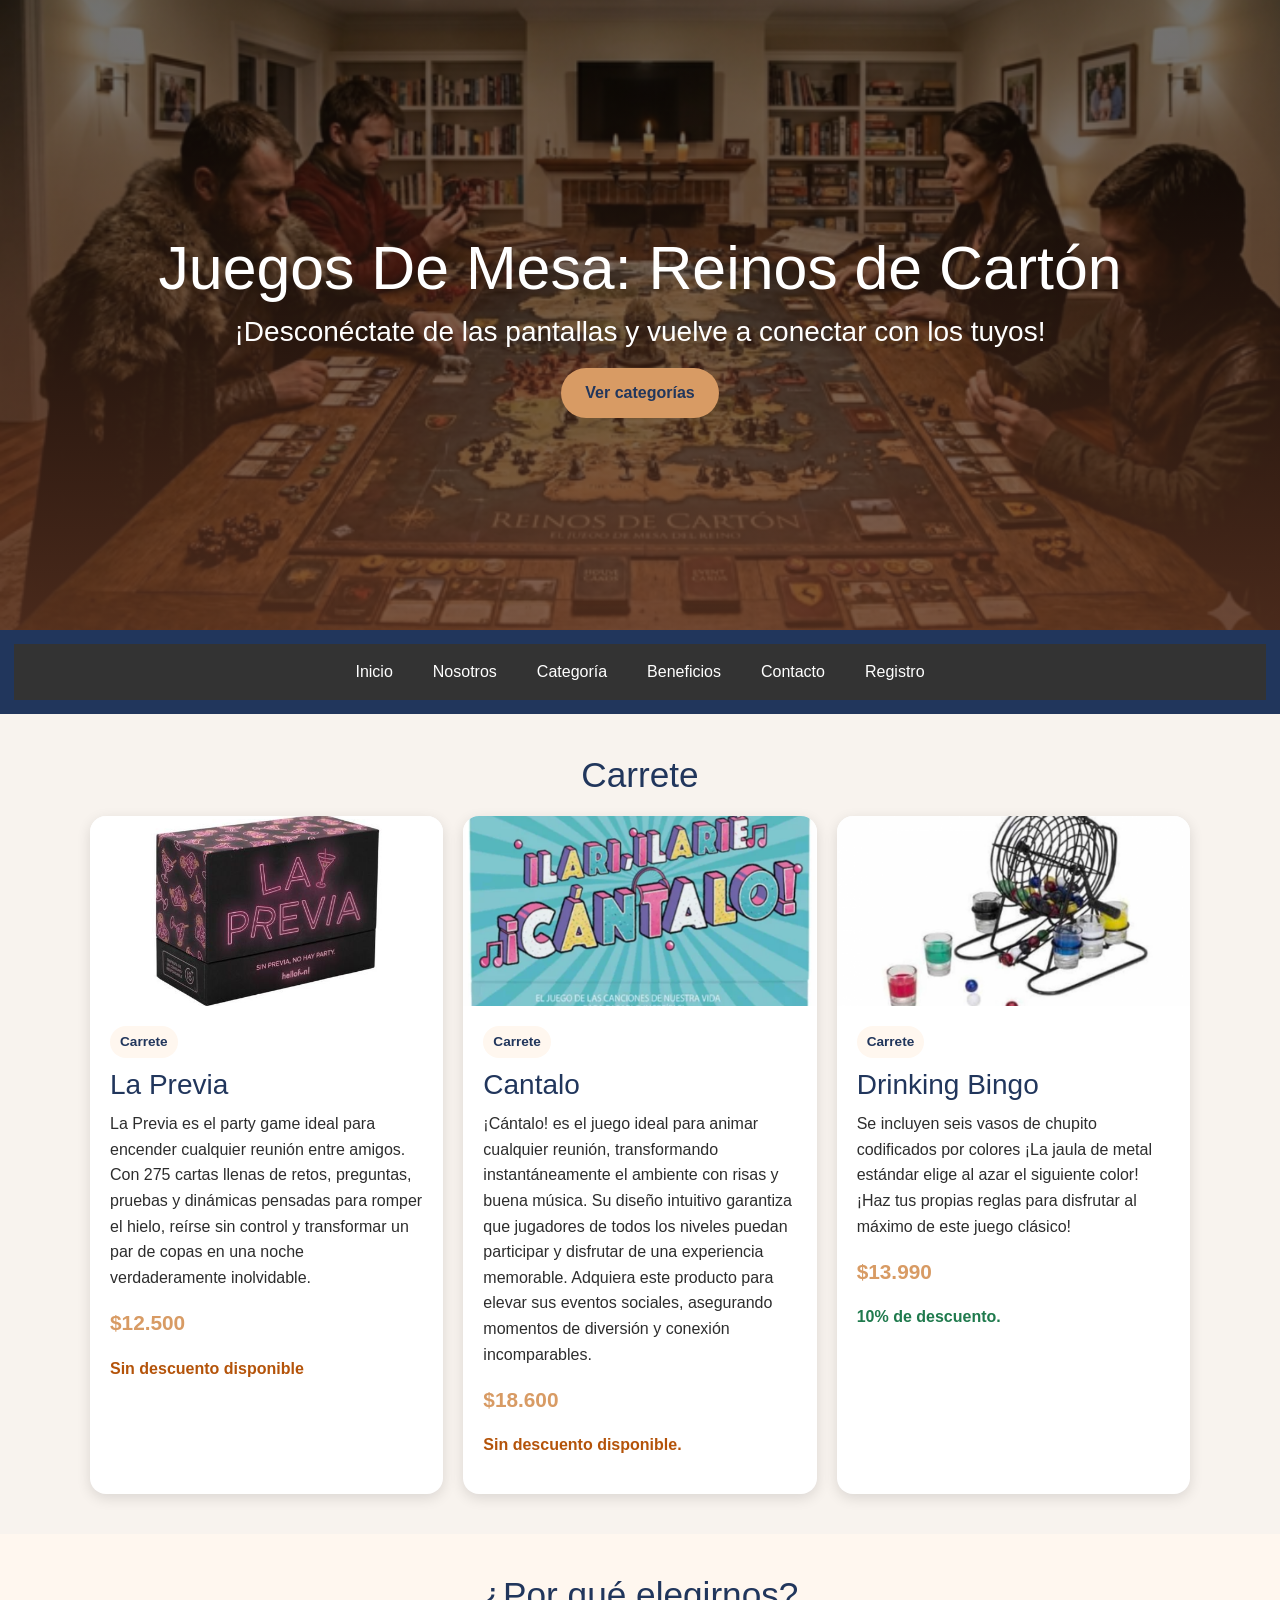
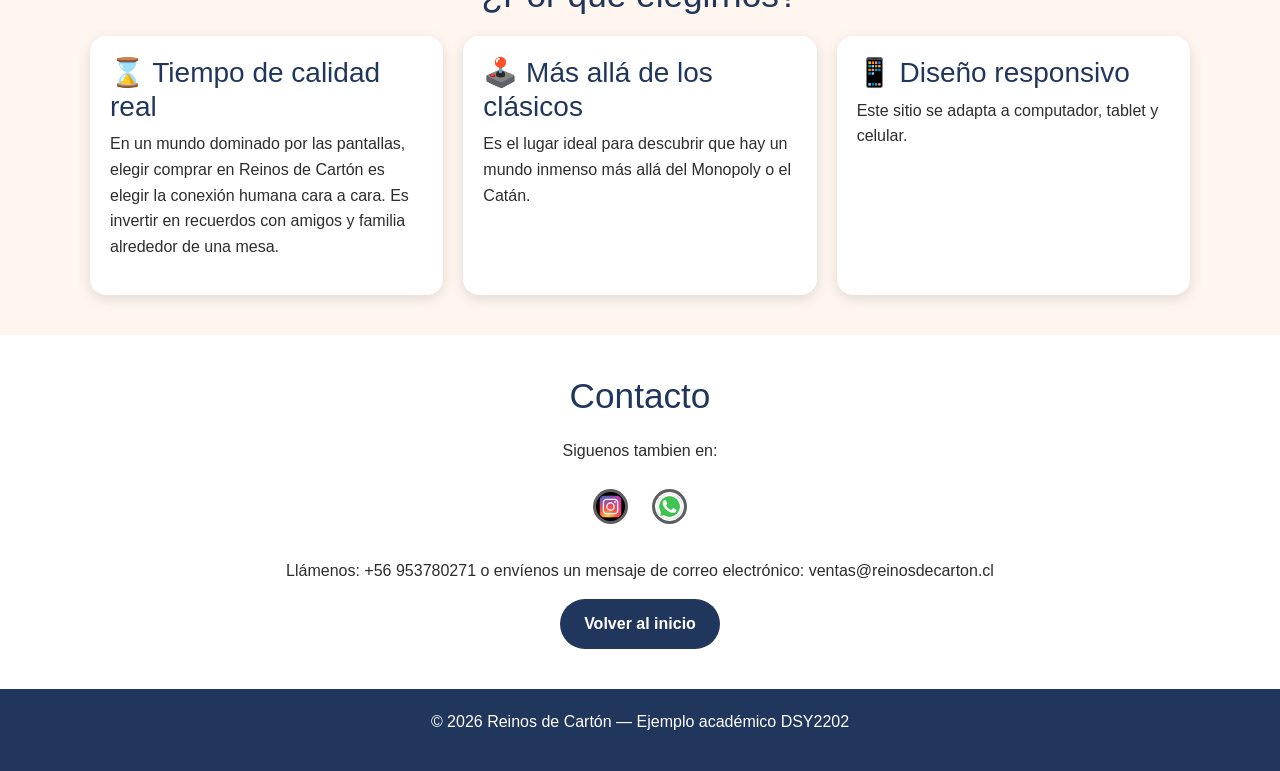
==== carrete.html @ 5f13e7a8 "Primer commit" ====
<!DOCTYPE html>
<!-- Indica que este documento usa HTML5.
  Siempre debe ir al inicio del archivo.
-->

<html lang="es">
<!-- 
  lang="es" indica que el idioma principal del sitio es español.
  Esto ayuda a navegadores, lectores de pantalla y accesibilidad.
-->

<head>
    <!-- Configuración general del documento -->

    <meta charset="UTF-8">
    <!-- Permite usar correctamente tildes, ñ y caracteres especiales -->

    <meta name="viewport" content="width=device-width, initial-scale=1.0">
    <!-- Permite que el sitio se adapte correctamente a celulares y tablets -->

     <!-- Bootstrap por CDN: nos entrega diseño responsivo y componentes listos -->
    <link href="https://cdn.jsdelivr.net/npm/bootstrap@5.3.3/dist/css/bootstrap.min.css" rel="stylesheet">

    <title>Reinos de Cartón: Juegos de Mesa</title>
    <!-- Título que aparece en la pestaña del navegador -->

    <link rel="stylesheet" href="css/style.css">
    <!-- Conecta este HTML con el archivo CSS externo -->

</head>

<body>
    <!-- ========================================================= -->
    <!-- ENCABEZADO PRINCIPAL DEL SITIO -->
    <!-- ========================================================= -->

    <header class="encabezado" id="inicio">
        <!-- header representa la parte superior del sitio.
      Normalmente contiene logo, nombre del sitio o presentación principal.
    -->

        <div class="contenedor encabezado-contenido">
            <!-- div contenedor ayuda a limitar el ancho del contenido
        y mantener la página visualmente ordenada.
         -->
            <p>
            <h1>Juegos De Mesa: Reinos de Cartón</h1>
            <!-- h1 es el título principal de la página. Debe existir solo uno por página. -->
            <h3>¡Desconéctate de las pantallas y vuelve a conectar con los tuyos!</h3>
            </p>

            <!-- Párrafo de presentación o slogan -->

            <a href="#menu" class="boton-principal">Ver categorías</a>
            <!-- Enlace interno.
        Al hacer clic, baja hasta la sección con id="menu".
      -->
        </div>
    </header>

    <!-- ========================================================= -->
    <!-- MENÚ DE NAVEGACIÓN -->
    <!-- ========================================================= -->

    <nav class="navegacion">
        <!-- nav representa una zona de navegación.
      Aquí ubicamos enlaces internos a distintas secciones.
    -->
        <ul>
            <li><a href="index.html">Inicio</a></li>
            <li><a href="#nosotros">Nosotros</a></li>

            <li class="tiene-submenu">
                <a href="#menu">Categoría</a>
                <ul class="submenu">
                    <li><a href="familiares.html">Familiares</a></li>
                    <li><a href="infantiles.html">Infantiles</a></li>
                    <li><a href="clasicos.html">Clásicos</a></li>
                    <li><a href="carrete.html">Carrete</a></li>
                </ul>
            </li>

            <li><a href="#beneficios">Beneficios</a></li>
            <li><a href="#contacto">Contacto</a></li>
            <li><a href="registro.html">Registro</a></li>
        </ul>
    </nav>

    <!-- ========================================================= -->
    <!-- CONTENIDO PRINCIPAL -->
    <!-- ========================================================= -->

    <main>
        <!-- main representa el contenido principal del sitio.
        Debe usarse una vez por página.
    -->


        <!-- ========================================================= -->
        <!-- SECCIÓN MENÚ -->
        <!-- ========================================================= -->

        <section class="seccion menu" id="menu">
            <div class="contenedor">
                <h2>Carrete</h2>

                <!-- 
          Contenedor de tarjetas.
          Dentro ubicaremos productos ficticios.
        -->
                <div class="contenedor-tarjetas">

                    <!-- ========================================================= -->
                    <!-- TARJETA 1 -->
                    <!-- ========================================================= -->

                    <article class="tarjeta">
                        <!-- 
              article representa contenido independiente.
              Cada tarjeta puede entenderse por sí sola.
            -->

                        <img src="img/laPrevia.jpg" alt="La Previa">
                        <!-- 
              img muestra una imagen.
              src indica la ruta.
              alt describe la imagen para accesibilidad.
            -->

                        <div class="tarjeta-contenido">
                            <span class="categoria">Carrete</span>

                            <h3>La Previa</h3>

                            <p>
                                La Previa es el party game ideal para encender cualquier reunión entre amigos.
                                Con 275 cartas llenas de retos, preguntas, pruebas y dinámicas pensadas para romper el
                                hielo,
                                reírse sin control y transformar un par de copas en una noche verdaderamente
                                inolvidable.
                            </p>

                            <p class="precio">$12.500</p>

                            <p class="sin-descuento">Sin descuento disponible</p>
                        </div>
                    </article>

                    <!-- ========================================================= -->
                    <!-- TARJETA 2 -->
                    <!-- ========================================================= -->

                    <article class="tarjeta">
                        <img src="img/cantalo.png" alt="Cantalo">

                        <div class="tarjeta-contenido">
                            <span class="categoria">Carrete</span>

                            <h3>Cantalo</h3>

                            <p>
                                ¡Cántalo! es el juego ideal para animar cualquier reunión, transformando
                                instantáneamente
                                el ambiente con risas y buena música. Su diseño intuitivo garantiza que jugadores de
                                todos los niveles puedan participar y disfrutar de una experiencia memorable. Adquiera
                                este producto
                                para elevar sus eventos sociales, asegurando momentos de diversión y conexión
                                incomparables.
                            </p>

                            <p class="precio">$18.600</p>

                            <p class="sin-descuento">Sin descuento disponible.</p>
                        </div>
                    </article>

                    <!-- ========================================================= -->
                    <!-- TARJETA 3 -->
                    <!-- ========================================================= -->

                    <article class="tarjeta">
                        <img src="img/drinking-bingo.jpg" alt="Drinking Bingo">

                        <div class="tarjeta-contenido">
                            <span class="categoria">Carrete</span>

                            <h3>Drinking Bingo</h3>

                            <p>
                                Se incluyen seis vasos de chupito codificados por colores
                                ¡La jaula de metal estándar elige al azar el siguiente color!
                                ¡Haz tus propias reglas para disfrutar al máximo de este juego clásico!
                            </p>

                            <p class="precio">$13.990</p>

                            <p class="descuento">10% de descuento.</p>
                        </div>
                    </article>


        </section>

        <!-- ========================================================= -->
        <!-- SECCIÓN BENEFICIOS -->
        <!-- ========================================================= -->

        <section class="seccion beneficios" id="beneficios">
            <div class="contenedor">
                <h2>¿Por qué elegirnos?</h2>

                <div class="contenedor-beneficios">

                    <article class="beneficio">
                        <h3>⌛ Tiempo de calidad real</h3>
                        <p>En un mundo dominado por las pantallas, elegir comprar en Reinos de Cartón es elegir
                            la conexión humana cara a cara.
                            Es invertir en recuerdos con amigos y familia alrededor de una mesa.</p>
                    </article>

                    <article class="beneficio">
                        <h3> 🕹️ Más allá de los clásicos</h3>
                        <p>Es el lugar ideal para descubrir que hay un mundo inmenso más allá del Monopoly o el Catán.
                        </p>
                    </article>

                    <article class="beneficio">
                        <h3>📱 Diseño responsivo</h3>
                        <p>Este sitio se adapta a computador, tablet y celular.</p>
                    </article>

                </div>
            </div>

        </section>

        <!-- ========================================================= -->
        <!-- SECCIÓN CONTACTO -->
        <!-- ========================================================= -->

        <section class="seccion contacto" id="contacto">
            <div class="contenedor">
                <h2>Contacto</h2>

                <p>
                    Siguenos tambien en:
                <div class="item-wrapper">
                    <img src="img/instagram.png" alt="instagram">
                </div>
                <div class="item-wrapper">
                    <img src="img/whatsapp.gif" alt="whatsapp">
                </div>
                </p>

                <p>
                    Llámenos: +56 953780271 o
                    envíenos un mensaje de correo electrónico: ventas@reinosdecarton.cl
                </p>

                <a href="#inicio" class="boton-secundario">Volver al inicio</a>
            </div>
        </section>

    </main>


    <!-- ========================================================= -->
    <!-- PIE DE PÁGINA -->
    <!-- ========================================================= -->

    <footer class="pie-pagina">
        <p>© 2026 Reinos de Cartón — Ejemplo académico DSY2202</p>
    </footer>


</body>

</html>
---- css/style.css ----
/* ========================================================= */
/* VARIABLES CSS */
/* ========================================================= */

/*
  Las variables CSS permiten guardar valores reutilizables.
  Si queremos cambiar el color principal del sitio,
  lo hacemos una sola vez aquí.
*/

:root {
  --color-principal: hwb(219 13% 64%);
  --color-secundario: #d89b64;
  --color-fondo: #f8f3ee;
  --color-texto: #2d2d2d;
  --color-blanco: #ffffff;
  --color-suave: #fff7ef;
  --color-exito: #1f7a4d;
  --color-alerta: #b45309;

  --fuente-principal: Arial, Helvetica, sans-serif;

  --espaciado-pequeno: 10px;
  --espaciado-medio: 20px;
  --espaciado-grande: 40px;

  --radio-borde: 16px;
  --sombra-suave: 0 4px 14px rgba(0, 0, 0, 0.12);
  --sombra-fuerte: 0 8px 24px rgba(0, 0, 0, 0.22);
}

/* ========================================================= */
/* ESTILOS GENERALES */
/* ========================================================= */

/*
  box-sizing: border-box ayuda a que width incluya padding y border.
  Esto evita cálculos visuales confusos al diseñar.
*/

* {
  box-sizing: border-box;
}

/*
  body representa todo el documento visible.
  Quitamos margin por defecto para controlar mejor el diseño.
*/

body {
  margin: 0;
  font-family: var(--fuente-principal);
  background-color: var(--color-fondo);
  color: var(--color-texto);
  line-height: 1.6;
}

/*
  Las imágenes se adaptan al ancho disponible.
  Esto ayuda a que no se desborden.
*/

img {
  max-width: 100%;
  display: block;
}

/*
  Contenedor reutilizable para limitar el ancho del contenido.
  Así el sitio no queda demasiado extendido en pantallas grandes.
*/

.contenedor {
  width: 90%;
  max-width: 1100px;
  margin: 0 auto;
}

/* ========================================================= */
/* ENCABEZADO */
/* ========================================================= */

.encabezado {
  min-height: 70vh;

  /*
    Fondo con degradado más imagen.
    El degradado oscurece la imagen para que el texto se lea mejor.
  */
  background:
    linear-gradient(rgba(0, 0, 0, 0.55), rgba(92, 52, 34, 0.8)),
    url("../img/principal.png");

  background-size: cover;
  background-position: center;

  display: flex;
  align-items: center;
  text-align: center;
  color: var(--color-blanco);
}

/*
  Animación de entrada para el contenido del encabezado.
*/

.encabezado-contenido {
  animation: aparecerDesdeAbajo 1s ease;
}

.encabezado h1 {
  font-size: 3.8rem;
  margin-bottom: var(--espaciado-pequeno);
}

.encabezado p {
  font-size: 1.3rem;
  margin-bottom: var(--espaciado-medio);
}

/* ========================================================= */
/* BOTONES */
/* ========================================================= */

/*
  Botón principal.
  Usamos display: inline-block para poder aplicar padding y transform.
*/

.boton-principal,
.boton-secundario {
  display: inline-block;
  padding: 12px 24px;
  border-radius: 999px;
  text-decoration: none;
  font-weight: bold;
  transition: transform 0.3s ease, background-color 0.3s ease;
}

/*
  Botón usado sobre fondo oscuro.
*/

.boton-principal {
  background-color: var(--color-secundario);
  color: var(--color-principal);
}

/*
  Animación tipo microinteracción.
  Cuando el usuario pasa el mouse, el botón sube levemente.
*/

.boton-principal:hover,
.boton-secundario:hover {
  transform: translateY(-4px);
}

.boton-principal:hover {
  background-color: var(--color-blanco);
}

/*
  Botón secundario usado en contacto.
*/

.boton-secundario {
  background-color: var(--color-principal);
  color: var(--color-blanco);
}

/* ========================================================= */
/* NAVEGACIÓN */
/* ========================================================= */

.navegacion {
  background-color: var(--color-principal);
  text-align: center;
  padding: 14px;
  position: sticky;
  top: 0;
  z-index: 10;
}

/*
  Los enlaces del menú se muestran en línea.
*/

/* --- ESTILOS PRINCIPALES DEL MENÚ --- */
.navegacion ul {
    list-style: none;
    padding: 0;
    margin: 0;
    display: flex; 
    justify-content: center; /* CLAVE: Esto centra los elementos horizontalmente */
    background-color: #333; /* Fondo oscuro para el menú */
}

.navegacion li {
    position: relative; /* Necesario para que el submenú se alinee con su padre */
}

.navegacion a {
    display: block;
    padding: 15px 20px;
    color: white;
    text-decoration: none;
    font-family: Arial, sans-serif;
    transition: background-color 0.2s ease;
}

.navegacion a:hover {
    background-color: #444; /* Color al pasar el mouse por los botones principales */
}

/* --- ESTILOS DEL SUBMENÚ DESPLEGABLE --- */
.navegacion .submenu {
    display: none; /* Oculto por defecto */
    position: absolute;
    top: 100%; /* Se despliega justo debajo */
    left: 50%; /* CLAVE: Lo mueve al centro del botón padre */
    transform: translateX(-50%); /* CLAVE: Lo centra perfectamente respecto a "Categoría" */
    background-color: #222; /* Un tono un poco más oscuro para diferenciarlo */
    min-width: 160px;
    box-shadow: 0px 4px 8px rgba(0,0,0,0.2); /* Sombra suave para darle profundidad */
    z-index: 10; /* Se asegura de quedar por encima de otros elementos */
}

.navegacion .submenu li {
    width: 100%; /* Fuerza a las subcategorías a ocupar todo el ancho */
}

.navegacion .submenu a {
    padding: 12px 15px;
    font-size: 14px;
    text-align: center; /* Centra también el texto dentro de las subcategorías */
}

.navegacion .submenu a:hover {
    background-color: #555;
}

/* --- MOSTRAR SUBMENÚ AL PASAR EL MOUSE --- */
.navegacion .tiene-submenu:hover .submenu {
    display: block; /* Cambiado a block para que respete el centrado del transform */
}

.item-wrapper {
    overflow: hidden;
    box-sizing: border-box;
    width: 35px;
    height: 35px;
    margin: 10px;
    border-style: solid;
    border-width: 3px;
    border-color: rgba(127, 127, 127, 0.74);
    border-radius: 50%;
    background-color: rgb(0, 0, 0);
    transition: opacity 300ms ease, background-color 300ms ease, border-color 300ms ease;
    cursor: pointer;
    display: inline-block;
    align-items: center;
    justify-content: center;
}

/* ========================================================= */
/* SECCIONES GENERALES */
/* ========================================================= */

.seccion {
  padding: var(--espaciado-grande) 0;
}

.seccion h2 {
  text-align: center;
  color: var(--color-principal);
  font-size: 2.2rem;
  margin-bottom: var(--espaciado-medio);
}

.texto-intro {
  text-align: center;
  max-width: 700px;
  margin: 0 auto var(--espaciado-grande);
}

/* ========================================================= */
/* SECCIÓN NOSOTROS */
/* ========================================================= */

.nosotros {
  background-color: var(--color-blanco);
}

.nosotros p {
  max-width: 800px;
  margin: 0 auto var(--espaciado-medio);
  text-align: center;
}

/* ========================================================= */
/* TARJETAS DEL MENÚ */
/* ========================================================= */

/*
  Contenedor de tarjetas usando CSS Grid.
  repeat(auto-fit, minmax(260px, 1fr)) permite que las tarjetas
  se adapten automáticamente al espacio disponible.
*/

.contenedor-tarjetas {
  display: grid;
  grid-template-columns: repeat(auto-fit, minmax(260px, 1fr));
  gap: var(--espaciado-medio);
}

/*
  Tarjeta de producto.
  Aquí se aplica el modelo de caja:
  - contenido
  - padding interno
  - borde redondeado
  - sombra
  - margen generado por el gap del contenedor
*/

.tarjeta {
  background-color: var(--color-blanco);
  border-radius: var(--radio-borde);
  overflow: hidden;
  box-shadow: var(--sombra-suave);
  transition: transform 0.3s ease, box-shadow 0.3s ease;
  animation: aparecerSuave 0.8s ease;
}

/*
  Segunda animación: hover en tarjetas.
*/

.tarjeta:hover {
  transform: translateY(-8px);
  box-shadow: var(--sombra-fuerte);
}

.tarjeta img {
  width: 100%;
  height: 190px;
  object-fit: cover;
}

/*
  Contenido interno de la tarjeta.
*/

.tarjeta-contenido {
  padding: var(--espaciado-medio);
}

.categoria {
  display: inline-block;
  background-color: var(--color-suave);
  color: var(--color-principal);
  padding: 5px 10px;
  border-radius: 999px;
  font-size: 0.85rem;
  font-weight: bold;
  margin-bottom: var(--espaciado-pequeno);
}

.tarjeta h3 {
  color: var(--color-principal);
  margin-bottom: var(--espaciado-pequeno);
}

.precio {
  font-size: 1.3rem;
  font-weight: bold;
  color: var(--color-secundario);
}

.descuento {
  color: var(--color-exito);
  font-weight: bold;
}

.sin-descuento {
  color: var(--color-alerta);
  font-weight: bold;
}

/* ========================================================= */
/* BENEFICIOS */
/* ========================================================= */

.beneficios {
  background-color: var(--color-suave);
}

.contenedor-beneficios {
  display: flex;
  gap: var(--espaciado-medio);
  justify-content: center;
}

.beneficio {
  background-color: var(--color-blanco);
  padding: var(--espaciado-medio);
  border-radius: var(--radio-borde);
  box-shadow: var(--sombra-suave);
  flex: 1;
  transition: transform 0.3s ease;
}

/*
  Tercera animación: efecto al pasar el mouse por beneficio.
*/

.beneficio:hover {
  transform: scale(1.03);
}

.beneficio h3 {
  color: var(--color-principal);
}

/* ========================================================= */
/* CONTACTO */
/* ========================================================= */

.contacto {
  background-color: var(--color-blanco);
  text-align: center;
}

/* ========================================================= */
/* PIE DE PÁGINA */
/* ========================================================= */

.pie-pagina {
  background-color: var(--color-principal);
  color: var(--color-blanco);
  text-align: center;
  padding: var(--espaciado-medio);
}

/* ========================================================= */
/* ANIMACIONES CSS */
/* ========================================================= */

/*
  Animación 1:
  Hace que el contenido aparezca subiendo suavemente.
*/

@keyframes aparecerDesdeAbajo {
  from {
    opacity: 0;
    transform: translateY(35px);
  }

  to {
    opacity: 1;
    transform: translateY(0);
  }
}

/*
  Animación 2:
  Aparición suave para tarjetas.
*/

@keyframes aparecerSuave {
  from {
    opacity: 0;
  }

  to {
    opacity: 1;
  }
}

/*
  Animación 3:
  Se podría aplicar a elementos importantes si se desea destacar algo.
*/

@keyframes latidoSuave {
  0% {
    transform: scale(1);
  }

  50% {
    transform: scale(1.04);
  }

  100% {
    transform: scale(1);
  }
}

/*
  Ejemplo de uso de la animación latidoSuave.
  La aplicamos al botón principal.
*/

.boton-principal {
  animation: latidoSuave 2.5s infinite;
}

/*
  Animación 4:
  Cambio suave de color en enlaces de navegación mediante transition.
  Está definida en .navegacion a y .navegacion a:hover.
*/

/* ========================================================= */
/* MEDIA QUERIES */
/* ========================================================= */

/*
  Pantallas medianas: tablets o notebooks pequeños.
*/

@media (max-width: 900px) {
  .encabezado h1 {
    font-size: 3rem;
  }

  .contenedor-beneficios {
    flex-direction: column;
  }
}

/*
  Pantallas pequeñas: celulares.
*/

@media (max-width: 600px) {
  .encabezado {
    min-height: 60vh;
  }

  .encabezado h1 {
    font-size: 2.3rem;
  }

  .encabezado p {
    font-size: 1rem;
  }

  /*
    El menú pasa de enlaces horizontales a enlaces en bloque.
  */
  .navegacion a {
    display: block;
    margin: 8px 0;
  }

  .seccion {
    padding: 30px 0;
  }

  .seccion h2 {
    font-size: 1.8rem;
  }

  .tarjeta img {
    height: 160px;
  }
}
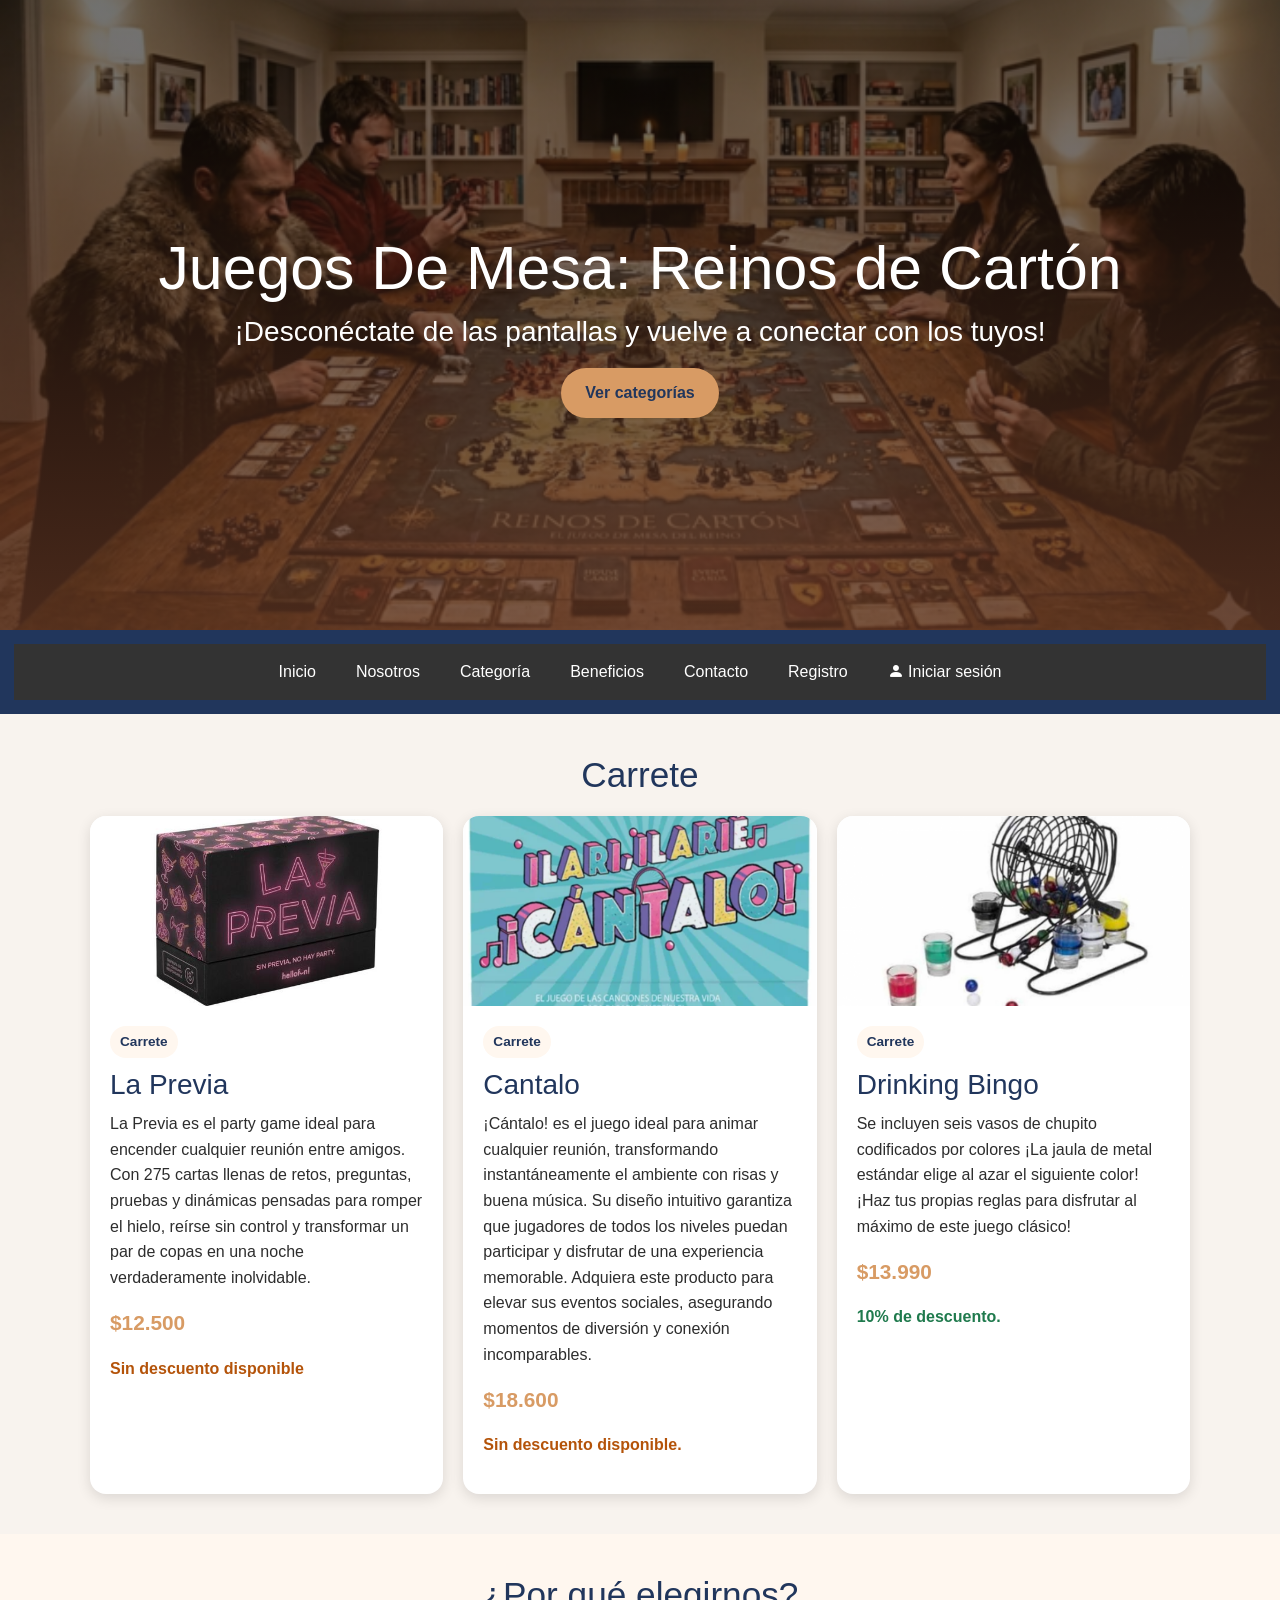
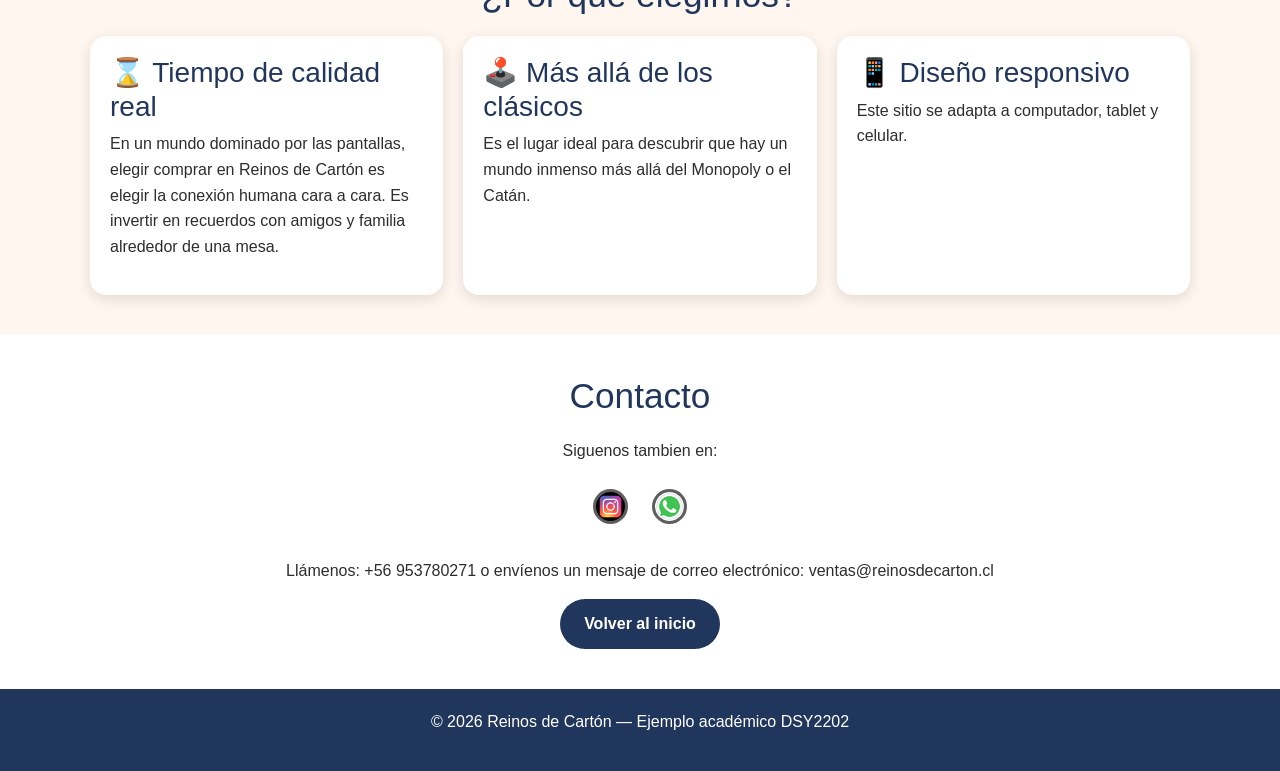
==== commit 55c74a6a: "Se agrega a menu navegacion de las distintas categorias el inicio de sesion" ====
--- a/carrete.html
+++ b/carrete.html
@@ -20,7 +20,7 @@
 
      <!-- Bootstrap por CDN: nos entrega diseño responsivo y componentes listos -->
     <link href="https://cdn.jsdelivr.net/npm/bootstrap@5.3.3/dist/css/bootstrap.min.css" rel="stylesheet">
-
+    <link href="https://cdn.jsdelivr.net/npm/bootstrap-icons@1.11.3/font/bootstrap-icons.min.css" rel="stylesheet">
     <title>Reinos de Cartón: Juegos de Mesa</title>
     <!-- Título que aparece en la pestaña del navegador -->
 
@@ -83,6 +83,10 @@
             <li><a href="#beneficios">Beneficios</a></li>
             <li><a href="#contacto">Contacto</a></li>
             <li><a href="registro.html">Registro</a></li>
+            <li><a href="login.html" title="Accede a tu cuenta">
+                <i class="bi-person-fill"></i>
+                <span class="hidden-sm-down">Iniciar sesión</span>
+            </a></li>
         </ul>
     </nav>
 
